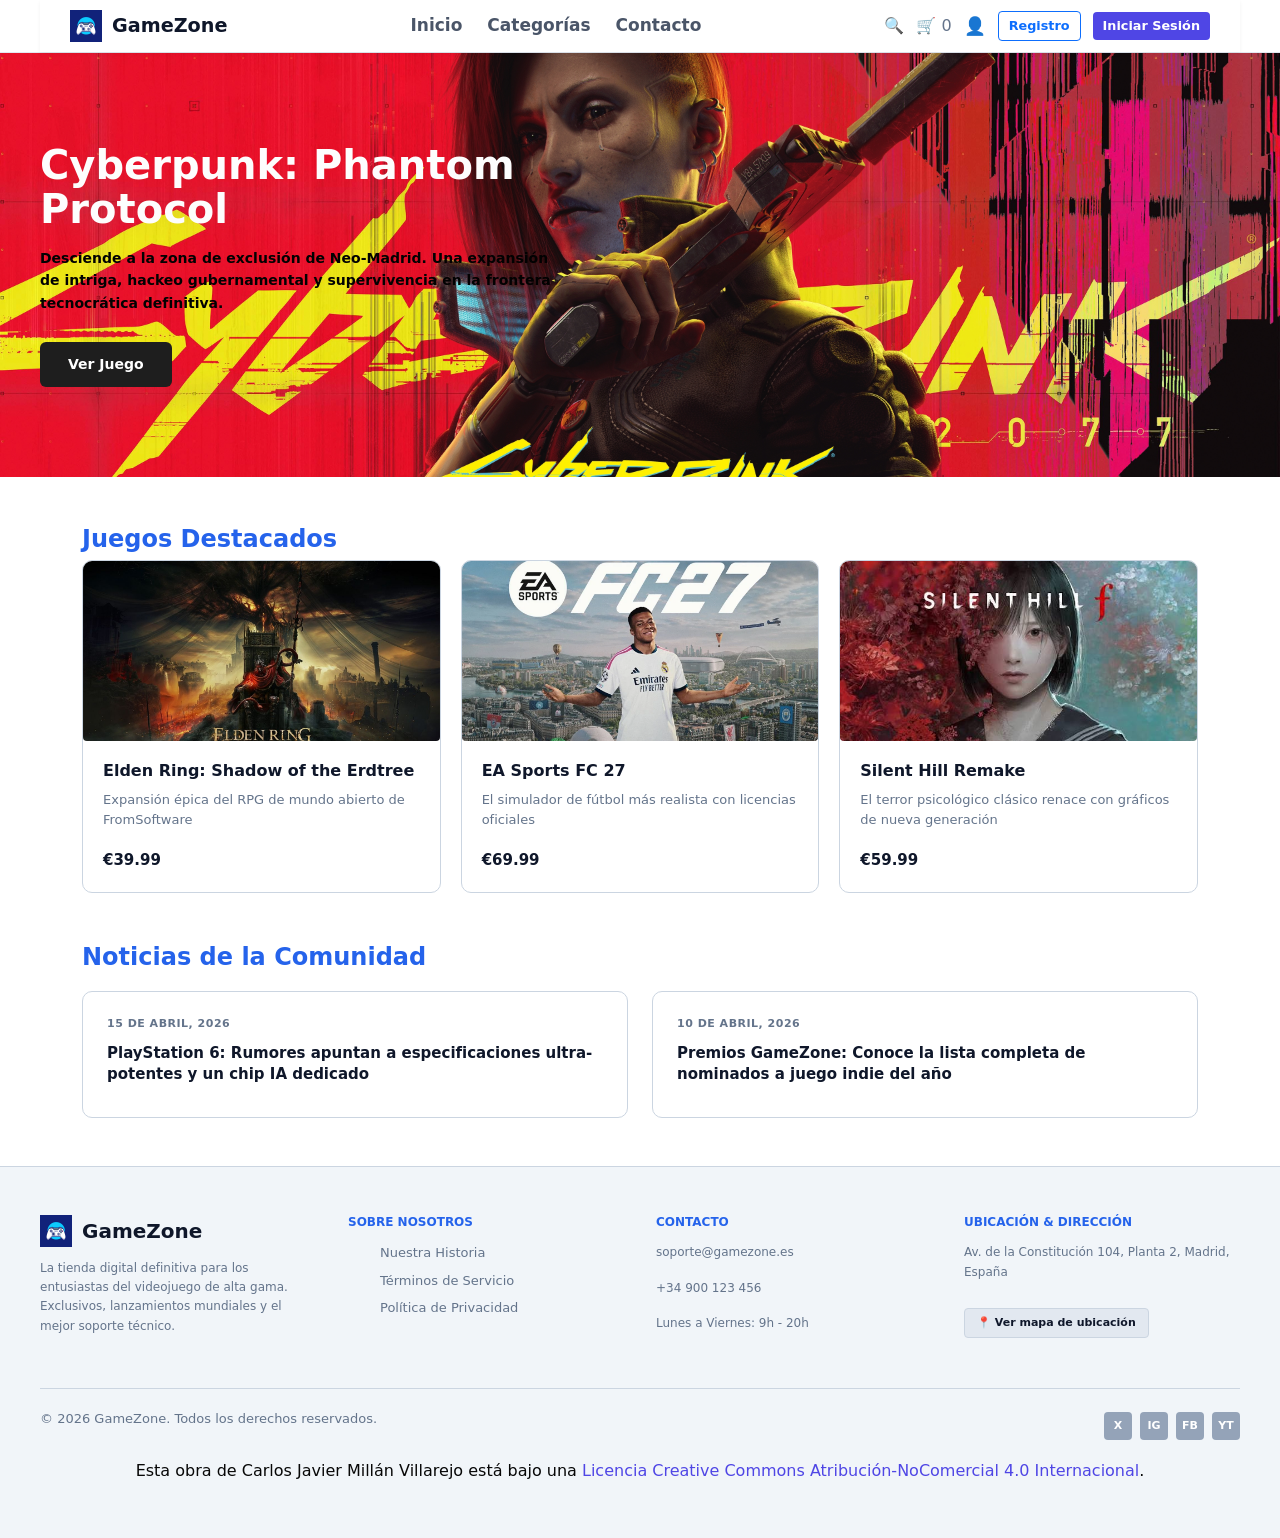
==== index.html @ 26886b24 "Add files via upload" ====
<!DOCTYPE html>
<html lang="es">
<head>
    <meta charset="UTF-8">
    <meta name="viewport" content="width=device-width, initial-scale=1.0">
    <title>GameZone - Inicio</title>
    <link rel="stylesheet" href="styles.css">
    <link href="https://cdn.jsdelivr.net/npm/bootstrap@5.3.0/dist/css/bootstrap.min.css" rel="stylesheet">
    <link rel="icon" type="image/x-icon" href="favicon_io/android-chrome-512x512.png">
</head>
<body>

    <header>
    <nav class="navbar" style="display: flex; justify-content: space-between; align-items: center; padding: 10px 30px; background: #fff; box-shadow: 0 2px 4px rgba(0,0,0,0.05);">
        
        <!-- LOGO A LA IZQUIERDA -->
        <a href="index.html" class="logo" style="text-decoration: none; color: inherit; display: flex; align-items: center; gap: 10px;">
            <img src="favicon_io/android-chrome-512x512.png" alt="Logo GameZone" style="width: 32px; height: 32px; object-fit: contain;">
            <span class="logo-text" style="color: #0f172a; font-weight: bold; font-size: 1.2rem;">GameZone</span>
        </a>

        <!-- ENLACES DE NAVEGACIÓN EN EL CENTRO -->
        <ul class="nav-links" style="list-style: none; display: flex; gap: 25px; margin: 0; padding: 0;">
            <li><a href="index.html" style="text-decoration: none; color: #4a5568; font-weight: 600;">Inicio</a></li>
            <li><a href="categorias.html" style="text-decoration: none; color: #4a5568;">Categorías</a></li>
            <li><a href="contacto.html" style="text-decoration: none; color: #4a5568;">Contacto</a></li>
        </ul>

        <!-- ICONOS Y BOTONES A LA DERECHA -->
        <div class="nav-icons" style="display: flex; align-items: center; gap: 12px;">
            <span style="cursor: pointer;">🔍</span>
            <span style="cursor: pointer;">🛒 0</span>
            <a href="perfil.html" style="text-decoration:none; color:inherit; font-size: 1.1rem;"><span>👤</span></a>
            <a href="registro.html" class="btn btn-outline-primary btn-sm fw-bold" style="padding: 4px 10px; font-size: 0.8rem;">Registro</a>
            <a href="login.html" class="btn btn-sm fw-bold" style="background-color: #4f46e5; color: white; border: none; padding: 4px 10px; font-size: 0.8rem;">Iniciar Sesión</a>
        </div>

    </nav>
</header>

    <main>
        <section class="hero">
            <div class="hero-content">
                <h1>Cyberpunk: Phantom Protocol</h1>
                <p>Desciende a la zona de exclusión de Neo-Madrid. Una expansión de intriga, hackeo gubernamental y supervivencia en la frontera tecnocrática definitiva.</p>
                <a href="#" class="btn-black">Ver Juego</a>
            </div>
        </section>

        <div class="container my-5">
            <h2 class="section-title">Juegos Destacados</h2>
            <div class="grid-tarjetas">
                
                <a href="eldenring.html">
                    <article class="tarjeta">
                        <img src="./img/elden-ring-shadow-of-the-erdtree-pc-juego-steam-europe-cover.jpg" alt="Elden Ring">
                        <div class="tarjeta-body">
                            <h3>Elden Ring: Shadow of the Erdtree</h3>
                            <p>Expansión épica del RPG de mundo abierto de FromSoftware</p>
                            <span class="tarjeta-precio">€39.99</span>
                        </div>
                    </article>
                </a>

                <a href="fifa27.html">
                    <article class="tarjeta">
                        <img src="./img/el-mundo-abierto-de-ea-sports-fc-27-sonaba-espectacular-pero-la-idea.webp" alt="EA Sports FC 27">
                        <div class="tarjeta-body">
                            <h3>EA Sports FC 27</h3>
                            <p>El simulador de fútbol más realista con licencias oficiales</p>
                            <span class="tarjeta-precio">€69.99</span>
                        </div>
                    </article>
                </a>

                <a href="fifa27.html">
                    <article class="tarjeta">
                        <img src="./img/images (1).jpg" alt="Silent Hill Remake">
                        <div class="tarjeta-body">
                            <h3>Silent Hill Remake</h3>
                            <p>El terror psicológico clásico renace con gráficos de nueva generación</p>
                            <span class="tarjeta-precio">€59.99</span>
                        </div>
                    </article>
                </a>

            </div>

            <h2 class="section-title" style="margin-top: 50px;">Noticias de la Comunidad</h2>
            <div class="grid-noticias">
                <div class="noticia-card">
                    <div class="noticia-fecha">15 DE ABRIL, 2026</div>
                    <h4>PlayStation 6: Rumores apuntan a especificaciones ultra-potentes y un chip IA dedicado</h4>
                </div>
                <div class="noticia-card">
                    <div class="noticia-fecha">10 DE ABRIL, 2026</div>
                    <h4>Premios GameZone: Conoce la lista completa de nominados a juego indie del año</h4>
                </div>
            </div>
        </div>
    </main>

    <footer>
        <div class="footer-contenido">
            <div class="footer-col">
                <a href="index.html" class="logo" style="margin-bottom: 12px;">
                    <img src="favicon_io/android-chrome-512x512.png" alt="Logo GameZone" style="width: 32px; height: 32px; object-fit: contain;">
                <span class="logo-text">GameZone</span>
                </a>
                <p>La tienda digital definitiva para los entusiastas del videojuego de alta gama. Exclusivos, lanzamientos mundiales y el mejor soporte técnico.</p>
            </div>
            <div class="footer-col">
                <h4>Sobre Nosotros</h4>
                <ul>
                    <li><a href="#">Nuestra Historia</a></li>
                    <li><a href="#">Términos de Servicio</a></li>
                    <li><a href="#">Política de Privacidad</a></li>
                </ul>
            </div>
            <div class="footer-col">
                <h4>Contacto</h4>
                <p>soporte@gamezone.es</p>
                <p>+34 900 123 456</p>
                <p>Lunes a Viernes: 9h - 20h</p>
            </div>
            <div class="footer-col">
                <h4>Ubicación & Dirección</h4>
                <p>Av. de la Constitución 104, Planta 2, Madrid, España</p>
                <a href="#" class="btn-mapa">📍 Ver mapa de ubicación</a>
            </div>
        </div>
        <div class="footer-copy">
            <p>© 2026 GameZone. Todos los derechos reservados.</p>
            <div class="social-links">
                <a href="#" class="social-btn">X</a>
                <a href="#" class="social-btn">IG</a>
                <a href="#" class="social-btn">FB</a>
                <a href="#" class="social-btn">YT</a>
            </div>
        </div>
        <div class="footer" style="text-align: center; padding: 15px; font-size: 1rem; color: #070707;">
            <p>Esta obra de Carlos Javier Millán Villarejo está bajo una <a rel="license" href="http://creativecommons.org/licenses/by-nc/4.0/" target="_blank" style="color: #4f46e5; text-decoration: none;">Licencia Creative Commons Atribución-NoComercial 4.0 Internacional</a>.</p>
        </div>
    </footer>

</body>
</html>
---- styles.css ----
@import url('https://fonts.googleapis.com/css2?family=Montserrat:wght@400;500;600;700;800&display=swap');

:root {
    --primary-blue: #2563eb;
    --primary-blue-hover: #1d4ed8;
    --text-dark: #0f172a;
    --text-muted: #64748b;
    --bg-light: #f8fafc;
    --card-border: #cbd5e1;
    --btn-black: #1e1e1e;
    --btn-black-hover: #333333;
    --footer-bg: #f1f5f9;
}

* {
    margin: 0;
    padding: 0;
    box-sizing: border-box;
}

body {
    font-family: 'Montserrat', sans-serif;
    background-color: #ffffff;
    color: var(--text-dark);
    display: flex;
    flex-direction: column;
    min-height: 100vh;
    line-height: 1.5;
}

main {
    flex: 1;
}


header {
    background-color: #ffffff;
    border-bottom: 1px solid #e2e8f0;
    position: sticky;
    top: 0;
    z-index: 100;
}

.navbar {
    max-width: 1200px;
    margin: 0 auto;
    padding: 16px 30px;
    display: flex;
    justify-content: space-between;
    align-items: center;
}

.logo {
    font-weight: 800;
    font-size: 20px;
    color: var(--text-dark);
    text-decoration: none;
    display: flex;
    align-items: center;
    gap: 10px;
}

.logo-icon {
    background-color: var(--primary-blue);
    color: #ffffff;
    padding: 4px 8px;
    border-radius: 6px;
    font-size: 14px;
}

.nav-links {
    display: flex;
    list-style: none;
    gap: 32px;
}

.nav-links a {
    text-decoration: none;
    color: #334155;
    font-weight: 600;
    font-size: 17px;
    transition: color 0.2s ease;
}

.nav-links a.active, 
.nav-links a:hover {
    color: var(--primary-blue);
}

.nav-icons {
    display: flex;
    align-items: center;
    gap: 18px;
    color: var(--text-muted);
    font-size: 16px;
}

.nav-icons span {
    cursor: pointer;
    transition: color 0.2s;
}

.nav-icons span:hover {
    color: var(--primary-blue);
}


.hero {
    background:  
                url('./img/cyberpunk-2077-phantom-liberty-pc-gog-com-cover.jpg') center/cover no-repeat;
    color: #ffffff;
    padding: 90px 30px;
    background-position: center 25%; 
    background-size: cover;
    background-repeat: no-repeat;
}

.hero-content {
    max-width: 1200px;
    margin: 0 auto;
}

.hero h1 {
    font-size: 40px;
    font-weight: 800;
    margin-bottom: 16px;
    line-height: 1.1;
    max-width: 600px;
    font-weight: bold;
    color: rgb(253, 253, 253);
}

.hero p {
    max-width: 520px;
    color: #000000;
    font-size: 14px;
    margin-bottom: 28px;
    line-height: 1.6;
    font-weight: bold;
    color: rgb(2, 2, 2);
    
}

.btn-black {
    display: inline-block;
    background-color: var(--btn-black);
    color: #ffffff;
    padding: 12px 28px;
    text-decoration: none;
    border-radius: 6px;
    font-weight: 700;
    font-size: 14px;
    border: none;
    cursor: pointer;
    transition: background-color 0.2s ease, transform 0.1s ease;
}

.btn-black:hover {
    background-color: var(--btn-black-hover);
    transform: translateY(-2px);
}


.container {
    max-width: 1200px;
    margin: 40px auto;
    padding: 0 30px;
    object-position: center 10%;
}

.section-title {
    font-size: 24px;
    font-weight: 800;
    color: var(--primary-blue);
    margin-bottom: 6px;
}

.section-subtitle {
    color: var(--text-muted);
    font-size: 14px;
    margin-bottom: 28px;
}

.grid-tarjetas {
    display: flex;
    gap: 24px;
    justify-content: space-between;
    object-position: center 10%;
}

.tarjeta {
    background: #ffffff;
    border: 1px solid var(--card-border);
    border-radius: 10px;
    width: 32%;
    overflow: hidden;
    display: flex;
    flex-direction: column;
    transition: transform 0.2s ease, box-shadow 0.2s ease;
    object-position: center 10%;
}

.tarjeta:hover {
    transform: translateY(-4px);
    box-shadow: 0 10px 20px rgba(0, 0, 0, 0.06);
}

.tarjeta img {
    width: 100%;
    height: 180px; 
    object-fit: cover;
    object-position: center 14%; 
    border-radius: 4px;
}

.tarjeta-body {
    padding: 20px;
    display: flex;
    flex-direction: column;
    flex-grow: 1;
}

.tarjeta-body h3 {
    font-size: 16px;
    font-weight: 700;
    margin-bottom: 10px;
    color: var(--text-dark);
}

.tarjeta-body p {
    color: var(--text-muted);
    font-size: 13px;
    margin-bottom: 20px;
    line-height: 1.5;
    flex-grow: 1;
}

.tarjeta-precio {
    font-weight: 800;
    font-size: 15px;
    color: var(--text-dark);
}


.grid-noticias {
    display: flex;
    gap: 24px;
    margin-top: 20px;
    margin-bottom: 40px;
}

.noticia-card {
    background: #ffffff;
    border: 1px solid var(--card-border);
    border-radius: 10px;
    padding: 24px;
    width: 50%;
    transition: border-color 0.2s ease;
}

.noticia-card:hover {
    border-color: var(--primary-blue);
}

.noticia-fecha {
    font-size: 11px;
    font-weight: 800;
    color: var(--text-muted);
    margin-bottom: 10px;
    letter-spacing: 0.5px;
}

.noticia-card h4 {
    font-size: 15px;
    font-weight: 700;
    color: var(--text-dark);
    line-height: 1.4;
}


.grid-categorias {
    display: flex;
    flex-wrap: wrap;
    gap: 24px;
}

.categoria-item {
    position: relative;
    width: calc(50% - 12px);
    height: 220px;
    border-radius: 10px;
    overflow: hidden;
    border: 1px solid var(--card-border);
}

.categoria-item img {
    width: 100%;
    height: 100%;
    object-fit: cover;
    transition: transform 0.3s ease;
    object-position: center 30%; 
}

.categoria-item:hover img {
    transform: scale(1.05);
}

.categoria-overlay {
    position: absolute;
    inset: 0;
    background: linear-gradient(to top, rgba(0, 0, 0, 0.75) 0%, rgba(0, 0, 0, 0.1) 60%);
    display: flex;
    align-items: flex-end;
    padding: 24px;
}

.categoria-overlay h3 {
    color: #ffffff;
    font-size: 22px;
    font-weight: 800;
}


.contact-wrapper {
    background-color: var(--bg-light);
    padding: 40px 0;
    flex: 1;
}

.caja-formulario {
    background: #ffffff;
    border: 1px solid var(--card-border);
    border-radius: 10px;
    padding: 36px;
    max-width: 800px;
    margin: 0 auto;
    box-shadow: 0 4px 12px rgba(0, 0, 0, 0.03);
}

.caja-formulario h3 {
    font-size: 18px;
    font-weight: 800;
    margin-bottom: 24px;
}

.form-group {
    margin-bottom: 20px;
}

.form-group label {
    display: block;
    font-size: 12px;
    font-weight: 700;
    margin-bottom: 8px;
    color: var(--text-dark);
}

.form-group input, 
.form-group textarea {
    width: 100%;
    padding: 12px 14px;
    border: 1px solid var(--card-border);
    border-radius: 6px;
    font-family: inherit;
    font-size: 14px;
    outline: none;
    transition: border-color 0.2s;
}

.form-group input:focus, 
.form-group textarea:focus {
    border-color: var(--primary-blue);
}


.caja-perfil {
    background: #ffffff;
    border: 1px solid var(--card-border);
    border-radius: 10px;
    padding: 36px;
    max-width: 900px;
}

.profile-field-label {
    font-size: 11px;
    font-weight: 800;
    color: var(--text-muted);
    text-transform: uppercase;
    margin-bottom: 4px;
}

.profile-field-value {
    font-size: 14px;
    font-weight: 700;
    color: var(--text-dark);
}

.grid-perfil {
    display: flex;
    flex-wrap: wrap;
    gap: 32px;
    margin-top: 24px;
    margin-bottom: 32px;
}

.perfil-col {
    width: 45%;
}


footer {
    background-color: var(--footer-bg);
    border-top: 1px solid var(--card-border);
    padding: 48px 30px 24px 30px;
    font-size: 13px;
    color: var(--text-muted);
    margin-top: auto;
}

.footer-contenido {
    max-width: 1200px;
    margin: 0 auto;
    display: flex;
    justify-content: space-between;
    gap: 32px;
    margin-bottom: 36px;
}

.footer-col {
    flex: 1;
}

.footer-col p {
    font-size: 12px;
    line-height: 1.6;
    margin-top: 8px;
}

.footer-col h4 {
    color: var(--primary-blue);
    font-size: 12px;
    font-weight: 800;
    text-transform: uppercase;
    margin-bottom: 14px;
}

.footer-col ul {
    list-style: none;
}

.footer-col ul li {
    margin-bottom: 8px;
}

.footer-col ul li a {
    text-decoration: none;
    color: var(--text-muted);
    transition: color 0.2s;
}

.footer-col ul li a:hover {
    color: var(--primary-blue);
}

.btn-mapa {
    display: inline-block;
    background-color: #e2e8f0;
    color: var(--text-dark);
    padding: 6px 12px;
    border-radius: 4px;
    text-decoration: none;
    font-size: 11px;
    font-weight: 700;
    margin-top: 10px;
    border: 1px solid #cbd5e1;
}

.footer-copy {
    max-width: 1200px;
    margin: 0 auto;
    padding-top: 20px;
    border-top: 1px solid var(--card-border);
    display: flex;
    justify-content: space-between;
    align-items: center;
}

.social-links {
    display: flex;
    gap: 8px;
}

.social-btn {
    width: 28px;
    height: 28px;
    background-color: #94a3b8;
    color: #ffffff;
    border-radius: 4px;
    display: flex;
    align-items: center;
    justify-content: center;
    text-decoration: none;
    font-size: 11px;
    font-weight: 700;
    transition: background-color 0.2s;
}

.social-btn:hover {
    background-color: var(--primary-blue);
}

.tarjeta-link {
    text-decoration: none;
    color: inherit;
    display: block;
    height: 100%;
}

.grid-tarjetas {
    display: grid;
    grid-template-columns: repeat(3, 1fr);
    gap: 20px;
}

.grid-tarjetas > a {
    text-decoration: none;
    color: inherit;
    display: block;
    width: 100%;
}

.grid-tarjetas > a .tarjeta {
    width: 100%;
    height: 100%;
}

/* Opcional: un pequeño efecto visual al pasar el ratón por encima de la tarjeta */
.grid-tarjetas > a:hover .tarjeta {
    transform: translateY(-4px);
    box-shadow: 0 10px 20px rgba(0,0,0,0.1);
}
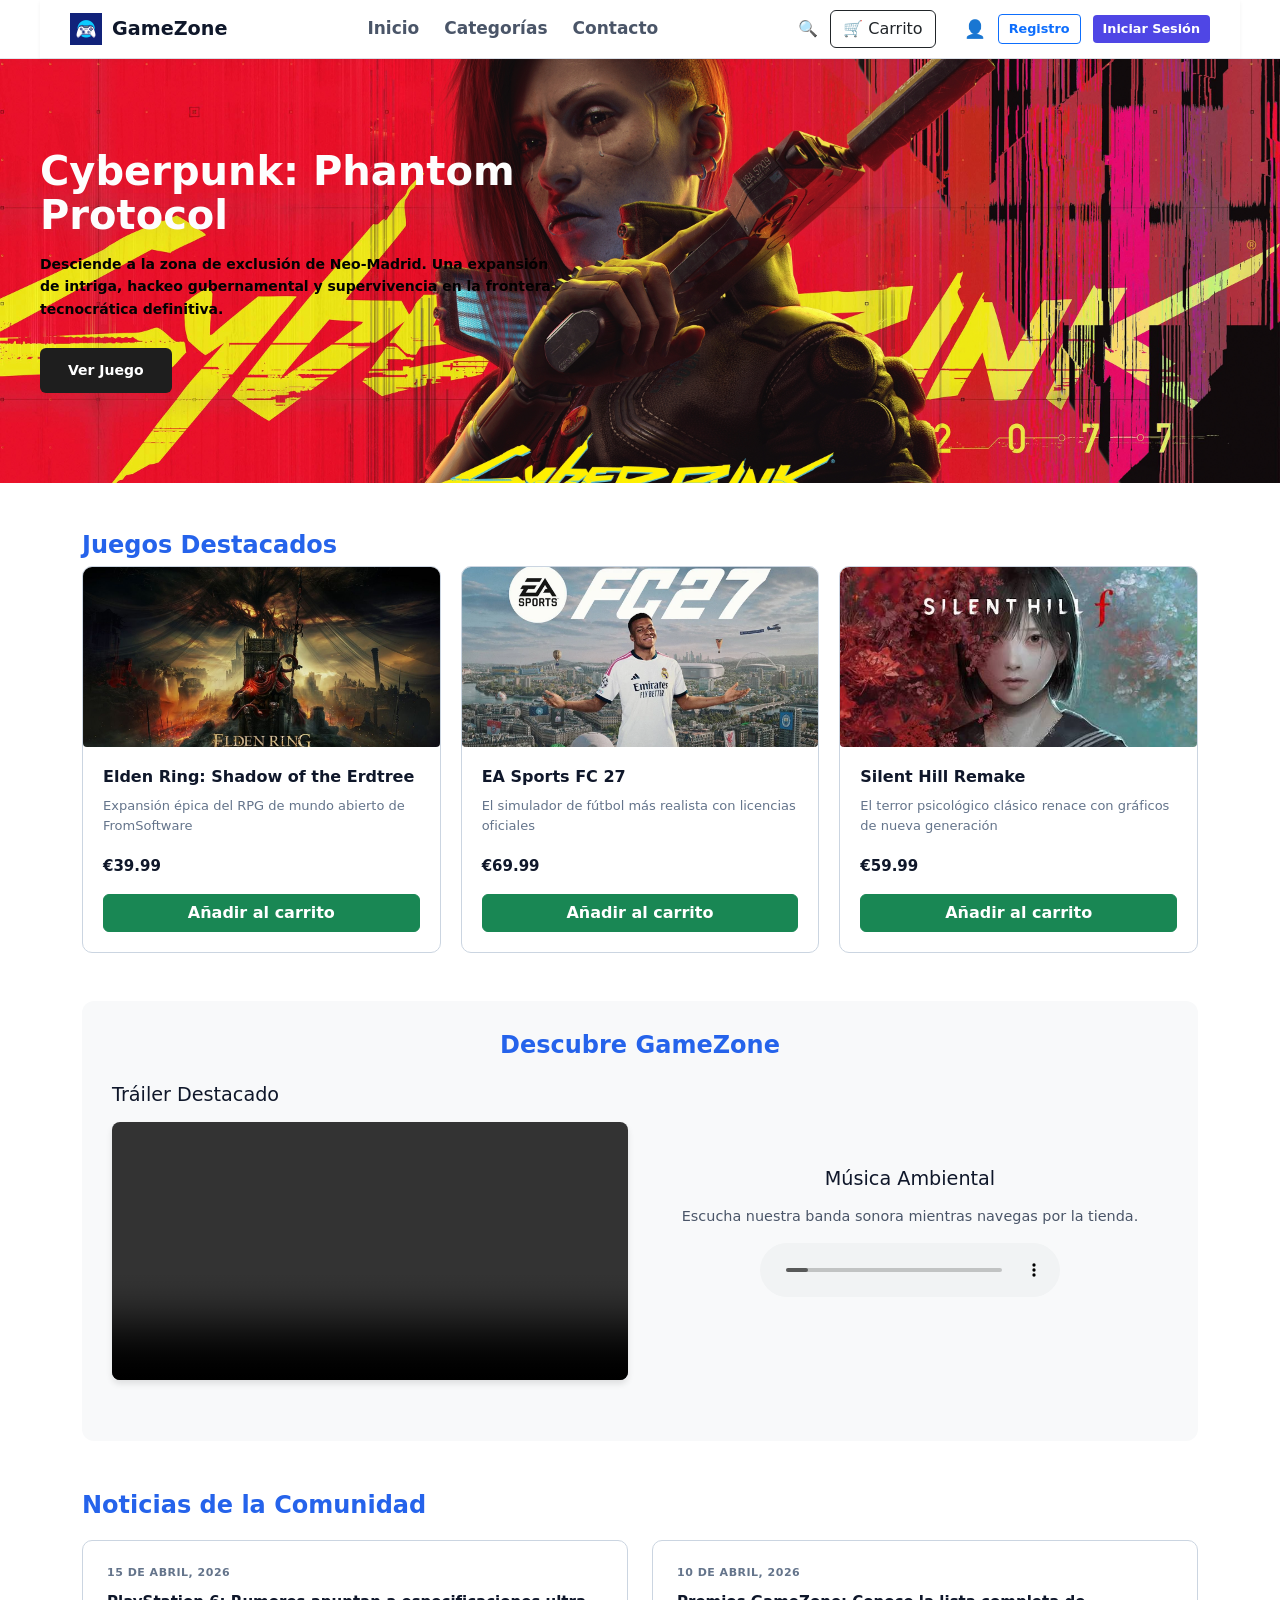
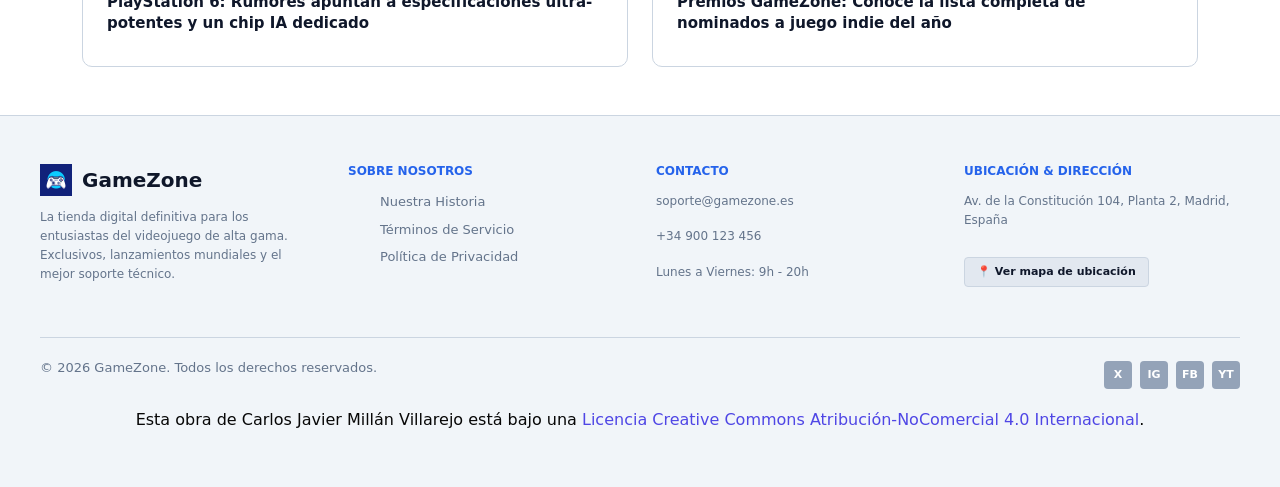
==== commit a42bcba9: "Add files via upload" ====
--- a/index.html
+++ b/index.html
@@ -1,5 +1,6 @@
 <!DOCTYPE html>
 <html lang="es">
+
 <head>
     <meta charset="UTF-8">
     <meta name="viewport" content="width=device-width, initial-scale=1.0">
@@ -8,41 +9,56 @@
     <link href="https://cdn.jsdelivr.net/npm/bootstrap@5.3.0/dist/css/bootstrap.min.css" rel="stylesheet">
     <link rel="icon" type="image/x-icon" href="favicon_io/android-chrome-512x512.png">
 </head>
+
 <body>
 
     <header>
-    <nav class="navbar" style="display: flex; justify-content: space-between; align-items: center; padding: 10px 30px; background: #fff; box-shadow: 0 2px 4px rgba(0,0,0,0.05);">
-        
-        <!-- LOGO A LA IZQUIERDA -->
-        <a href="index.html" class="logo" style="text-decoration: none; color: inherit; display: flex; align-items: center; gap: 10px;">
-            <img src="favicon_io/android-chrome-512x512.png" alt="Logo GameZone" style="width: 32px; height: 32px; object-fit: contain;">
-            <span class="logo-text" style="color: #0f172a; font-weight: bold; font-size: 1.2rem;">GameZone</span>
-        </a>
-
-        <!-- ENLACES DE NAVEGACIÓN EN EL CENTRO -->
-        <ul class="nav-links" style="list-style: none; display: flex; gap: 25px; margin: 0; padding: 0;">
-            <li><a href="index.html" style="text-decoration: none; color: #4a5568; font-weight: 600;">Inicio</a></li>
-            <li><a href="categorias.html" style="text-decoration: none; color: #4a5568;">Categorías</a></li>
-            <li><a href="contacto.html" style="text-decoration: none; color: #4a5568;">Contacto</a></li>
-        </ul>
-
-        <!-- ICONOS Y BOTONES A LA DERECHA -->
-        <div class="nav-icons" style="display: flex; align-items: center; gap: 12px;">
-            <span style="cursor: pointer;">🔍</span>
-            <span style="cursor: pointer;">🛒 0</span>
-            <a href="perfil.html" style="text-decoration:none; color:inherit; font-size: 1.1rem;"><span>👤</span></a>
-            <a href="registro.html" class="btn btn-outline-primary btn-sm fw-bold" style="padding: 4px 10px; font-size: 0.8rem;">Registro</a>
-            <a href="login.html" class="btn btn-sm fw-bold" style="background-color: #4f46e5; color: white; border: none; padding: 4px 10px; font-size: 0.8rem;">Iniciar Sesión</a>
-        </div>
-
-    </nav>
-</header>
+        <nav class="navbar"
+            style="display: flex; justify-content: space-between; align-items: center; padding: 10px 30px; background: #fff; box-shadow: 0 2px 4px rgba(0,0,0,0.05);">
+
+            <!-- LOGO A LA IZQUIERDA -->
+            <a href="index.html" class="logo"
+                style="text-decoration: none; color: inherit; display: flex; align-items: center; gap: 10px;">
+                <img src="favicon_io/android-chrome-512x512.png" alt="Logo GameZone"
+                    style="width: 32px; height: 32px; object-fit: contain;">
+                <span class="logo-text" style="color: #0f172a; font-weight: bold; font-size: 1.2rem;">GameZone</span>
+            </a>
+
+            <!-- ENLACES DE NAVEGACIÓN EN EL CENTRO -->
+            <ul class="nav-links" style="list-style: none; display: flex; gap: 25px; margin: 0; padding: 0;">
+                <li><a href="index.html" style="text-decoration: none; color: #4a5568; font-weight: 600;">Inicio</a>
+                </li>
+                <li><a href="categorias.html" style="text-decoration: none; color: #4a5568;">Categorías</a></li>
+                <li><a href="contacto.html" style="text-decoration: none; color: #4a5568;">Contacto</a></li>
+            </ul>
+
+            <!-- ICONOS Y BOTONES A LA DERECHA -->
+            <div class="nav-icons" style="display: flex; align-items: center; gap: 12px;">
+                <span style="cursor: pointer;">🔍</span>
+                <button class="btn btn-outline-dark position-relative me-3" id="btn-carrito" data-bs-toggle="modal"
+                    data-bs-target="#modalCarrito">
+                    🛒 Carrito
+                    <span class="position-absolute top-0 start-100 translate-middle badge rounded-pill bg-danger"
+                        id="contador-carrito">0</span>
+                </button>
+                <a href="perfil.html"
+                    style="text-decoration:none; color:inherit; font-size: 1.1rem;"><span>👤</span></a>
+                <a href="registro.html" class="btn btn-outline-primary btn-sm fw-bold"
+                    style="padding: 4px 10px; font-size: 0.8rem;">Registro</a>
+                <a href="login.html" class="btn btn-sm fw-bold"
+                    style="background-color: #4f46e5; color: white; border: none; padding: 4px 10px; font-size: 0.8rem;">Iniciar
+                    Sesión</a>
+            </div>
+
+        </nav>
+    </header>
 
     <main>
         <section class="hero">
             <div class="hero-content">
                 <h1>Cyberpunk: Phantom Protocol</h1>
-                <p>Desciende a la zona de exclusión de Neo-Madrid. Una expansión de intriga, hackeo gubernamental y supervivencia en la frontera tecnocrática definitiva.</p>
+                <p>Desciende a la zona de exclusión de Neo-Madrid. Una expansión de intriga, hackeo gubernamental y
+                    supervivencia en la frontera tecnocrática definitiva.</p>
                 <a href="#" class="btn-black">Ver Juego</a>
             </div>
         </section>
@@ -50,41 +66,78 @@
         <div class="container my-5">
             <h2 class="section-title">Juegos Destacados</h2>
             <div class="grid-tarjetas">
-                
-                <a href="eldenring.html">
+
+                <a href="eldenring.html" style="text-decoration: none; color: inherit;">
                     <article class="tarjeta">
-                        <img src="./img/elden-ring-shadow-of-the-erdtree-pc-juego-steam-europe-cover.jpg" alt="Elden Ring">
+                        <img src="./img/elden-ring-shadow-of-the-erdtree-pc-juego-steam-europe-cover.jpg"
+                            alt="Elden Ring">
                         <div class="tarjeta-body">
                             <h3>Elden Ring: Shadow of the Erdtree</h3>
                             <p>Expansión épica del RPG de mundo abierto de FromSoftware</p>
-                            <span class="tarjeta-precio">€39.99</span>
+                            <span class="tarjeta-precio d-block mb-3">€39.99</span>
+                            <!-- Botón con preventDefault para evitar que te saque de la página al añadir al carrito -->
+                            <button class="btn btn-success w-100 fw-bold" onclick="event.preventDefault(); agregarAlCarrito('Elden Ring: Shadow of the Erdtree', 39.99);">Añadir al carrito</button>
                         </div>
                     </article>
                 </a>
 
-                <a href="fifa27.html">
+                <a href="fifa27.html" style="text-decoration: none; color: inherit;">
                     <article class="tarjeta">
-                        <img src="./img/el-mundo-abierto-de-ea-sports-fc-27-sonaba-espectacular-pero-la-idea.webp" alt="EA Sports FC 27">
+                        <img src="./img/el-mundo-abierto-de-ea-sports-fc-27-sonaba-espectacular-pero-la-idea.webp"
+                            alt="EA Sports FC 27">
                         <div class="tarjeta-body">
                             <h3>EA Sports FC 27</h3>
                             <p>El simulador de fútbol más realista con licencias oficiales</p>
-                            <span class="tarjeta-precio">€69.99</span>
+                            <span class="tarjeta-precio d-block mb-3">€69.99</span>
+                            <button class="btn btn-success w-100 fw-bold" onclick="event.preventDefault(); agregarAlCarrito('EA Sports FC 27', 69.99);">Añadir al carrito</button>
                         </div>
                     </article>
                 </a>
 
-                <a href="fifa27.html">
+                <a href="fifa27.html" style="text-decoration: none; color: inherit;">
                     <article class="tarjeta">
                         <img src="./img/images (1).jpg" alt="Silent Hill Remake">
                         <div class="tarjeta-body">
                             <h3>Silent Hill Remake</h3>
                             <p>El terror psicológico clásico renace con gráficos de nueva generación</p>
-                            <span class="tarjeta-precio">€59.99</span>
+                            <span class="tarjeta-precio d-block mb-3">€59.99</span>
+                            <button class="btn btn-success w-100 fw-bold" onclick="event.preventDefault(); agregarAlCarrito('Silent Hill Remake', 59.99);">Añadir al carrito</button>
                         </div>
                     </article>
                 </a>
 
             </div>
+
+            <!-- SECCIÓN MULTIMEDIA -->
+            <section class="container my-5" style="background: #f8f9fa; padding: 30px; border-radius: 12px;">
+                <h2 class="section-title text-center mb-4">Descubre GameZone</h2>
+
+                <div class="row align-items-center">
+                    <!-- Vídeo de presentación -->
+                    <div class="col-md-6 mb-4">
+                        <h4 class="mb-3" style="font-size: 1.2rem; color: #0f172a;">Tráiler Destacado</h4>
+                        <video controls width="100%" style="border-radius: 8px; box-shadow: 0 4px 6px rgba(0,0,0,0.1);">
+                            <!-- Asegúrate de tener un vídeo en la carpeta img o video -->
+                            <source src="./video/videoplayback.mp4" type="video/mp4">
+                            Tu navegador no soporta la etiqueta de vídeo.
+                        </video>
+                    </div>
+
+                    <!-- Audio ambiental -->
+                    <div class="col-md-6 mb-4 text-center">
+                        <h4 class="mb-3" style="font-size: 1.2rem; color: #0f172a;">Música Ambiental</h4>
+                        <p style="color: #4a5568; font-size: 0.9rem;">Escucha nuestra banda sonora mientras navegas por
+                            la tienda.</p>
+                        <audio controls style="width: 100%; max-width: 300px;">
+                            <!-- Asegúrate de tener un audio en la carpeta img o audio -->
+                            <source
+                                src="./audio/Bear McCreary - God of War (Main Theme)  God of War (PlayStation Soundtrack) - SonySoundtracksVEVO.mp3"
+                                type="audio/mpeg">
+                            Tu navegador no soporta la etiqueta de audio.
+                        </audio>
+                    </div>
+                </div>
+            </section>
 
             <h2 class="section-title" style="margin-top: 50px;">Noticias de la Comunidad</h2>
             <div class="grid-noticias">
@@ -104,10 +157,12 @@
         <div class="footer-contenido">
             <div class="footer-col">
                 <a href="index.html" class="logo" style="margin-bottom: 12px;">
-                    <img src="favicon_io/android-chrome-512x512.png" alt="Logo GameZone" style="width: 32px; height: 32px; object-fit: contain;">
-                <span class="logo-text">GameZone</span>
+                    <img src="favicon_io/android-chrome-512x512.png" alt="Logo GameZone"
+                        style="width: 32px; height: 32px; object-fit: contain;">
+                    <span class="logo-text">GameZone</span>
                 </a>
-                <p>La tienda digital definitiva para los entusiastas del videojuego de alta gama. Exclusivos, lanzamientos mundiales y el mejor soporte técnico.</p>
+                <p>La tienda digital definitiva para los entusiastas del videojuego de alta gama. Exclusivos,
+                    lanzamientos mundiales y el mejor soporte técnico.</p>
             </div>
             <div class="footer-col">
                 <h4>Sobre Nosotros</h4>
@@ -139,9 +194,125 @@
             </div>
         </div>
         <div class="footer" style="text-align: center; padding: 15px; font-size: 1rem; color: #070707;">
-            <p>Esta obra de Carlos Javier Millán Villarejo está bajo una <a rel="license" href="http://creativecommons.org/licenses/by-nc/4.0/" target="_blank" style="color: #4f46e5; text-decoration: none;">Licencia Creative Commons Atribución-NoComercial 4.0 Internacional</a>.</p>
+            <p>Esta obra de Carlos Javier Millán Villarejo está bajo una <a rel="license"
+                    href="http://creativecommons.org/licenses/by-nc/4.0/" target="_blank"
+                    style="color: #4f46e5; text-decoration: none;">Licencia Creative Commons Atribución-NoComercial 4.0
+                    Internacional</a>.</p>
         </div>
     </footer>
 
+
+    <!-- Modal del Carrito -->
+<div class="modal fade" id="modalCarrito" tabindex="-1" aria-labelledby="modalCarritoLabel" aria-hidden="true">
+  <div class="modal-dialog">
+    <div class="modal-content">
+      <div class="modal-header">
+        <h5 class="modal-title" id="modalCarritoLabel">Tu Carrito de Compras</h5>
+        <button type="button" class="btn-close" data-bs-dismiss="modal" aria-label="Close"></button>
+      </div>
+      <div class="modal-body">
+        <ul id="lista-carrito" class="list-group mb-3">
+          <!-- Los productos se añadirán aquí dinámicamente -->
+        </ul>
+        <div class="d-flex justify-content-between align-items-center">
+            <strong>Total:</strong>
+            <span id="total-carrito">€0.00</span>
+        </div>
+      </div>
+      <div class="modal-footer">
+        <button type="button" class="btn btn-secondary" data-bs-dismiss="modal">Seguir Comprando</button>
+        <button type="button" class="btn btn-primary" id="btn-finalizar-compra" data-bs-toggle="modal" data-bs-target="#modalConfirmacion" disabled>Finalizar Compra</button>
+      </div>
+    </div>
+  </div>
+</div>
+
+<!-- Modal de Confirmación de Compra -->
+<div class="modal fade" id="modalConfirmacion" tabindex="-1" aria-labelledby="modalConfirmacionLabel" aria-hidden="true">
+  <div class="modal-dialog modal-dialog-centered">
+    <div class="modal-content">
+      <div class="modal-header bg-success text-white">
+        <h5 class="modal-title" id="modalConfirmacionLabel">¡Compra Realizada!</h5>
+        <button type="button" class="btn-close btn-close-white" data-bs-dismiss="modal" aria-label="Close"></button>
+      </div>
+      <div class="modal-body text-center">
+        <p class="fs-5 mt-3">✅ Tu compra se ha procesado con éxito.</p>
+        <p class="text-muted">Recibirás un correo de confirmación en breve.</p>
+      </div>
+      <div class="modal-footer">
+        <button type="button" class="btn btn-success" data-bs-dismiss="modal">Cerrar</button>
+      </div>
+    </div>
+  </div>
+</div>
+
+<script src="https://cdn.jsdelivr.net/npm/bootstrap@5.3.0/dist/js/bootstrap.bundle.min.js"></script>
+
+<script>
+    // 1. Cargar el carrito desde la memoria del navegador (si no hay nada, crea uno vacío)
+    let carrito = JSON.parse(localStorage.getItem('carritoGameZone')) || [];
+
+    function agregarAlCarrito(nombre, precio) {
+        carrito.push({ nombre, precio });
+        actualizarCarrito();
+    }
+
+    function actualizarCarrito() {
+        const listaCarrito = document.getElementById('lista-carrito');
+        const contadorCarrito = document.getElementById('contador-carrito');
+        const totalCarrito = document.getElementById('total-carrito');
+        const btnFinalizar = document.getElementById('btn-finalizar-compra');
+        
+        listaCarrito.innerHTML = '';
+        let total = 0;
+
+        carrito.forEach((producto, index) => {
+            const li = document.createElement('li');
+            li.className = 'list-group-item d-flex justify-content-between align-items-center lh-sm';
+            li.innerHTML = `
+                <div>
+                    <h6 class="my-0">${producto.nombre}</h6>
+                </div>
+                <div>
+                    <span class="text-muted me-3">€${producto.precio.toFixed(2)}</span>
+                    <button class="btn btn-sm btn-outline-danger" style="border:none;" onclick="eliminarDelCarrito(${index})">🗑️</button>
+                </div>
+            `;
+            listaCarrito.appendChild(li);
+            total += producto.precio;
+        });
+
+        if (carrito.length > 0) {
+            contadorCarrito.style.display = 'inline-block';
+            contadorCarrito.innerText = carrito.length;
+            btnFinalizar.disabled = false;
+        } else {
+            contadorCarrito.style.display = 'none';
+            btnFinalizar.disabled = true;
+        }
+        
+        totalCarrito.innerText = `€${total.toFixed(2)}`;
+
+        // 2. Guardar el carrito actualizado en la memoria del navegador
+        localStorage.setItem('carritoGameZone', JSON.stringify(carrito));
+    }
+
+    function eliminarDelCarrito(index) {
+        carrito.splice(index, 1);
+        actualizarCarrito();
+    }
+
+    document.getElementById('btn-finalizar-compra').addEventListener('click', () => {
+        if(carrito.length > 0) {
+            carrito = [];
+            actualizarCarrito();
+        }
+    });
+
+    // 3. Ejecutar la función nada más cargar la página para mostrar lo que ya estaba guardado
+    actualizarCarrito();
+</script>
+
 </body>
+
 </html>
--- a/styles.css
+++ b/styles.css
@@ -19,6 +19,16 @@
     box-sizing: border-box;
 }
 
+/* Evitar desbordamiento horizontal y espacios blancos a la derecha */
+html, body {
+    max-width: 100%;
+    overflow-x: hidden;
+}
+
+* {
+    box-sizing: border-box;
+}
+
 body {
     font-family: 'Montserrat', sans-serif;
     background-color: #ffffff;
@@ -539,4 +549,82 @@
 .grid-tarjetas > a:hover .tarjeta {
     transform: translateY(-4px);
     box-shadow: 0 10px 20px rgba(0,0,0,0.1);
+}
+
+
+
+
+@media (max-width: 768px) {
+  
+    .navbar {
+        flex-direction: column;
+        gap: 15px;
+        padding: 15px !important;
+    }
+    
+    .nav-links {
+        list-style: none;
+        display: flex;
+        flex-wrap: wrap;
+        justify-content: center;
+        gap: 15px;
+        margin: 0;
+        padding: 0;
+    }
+
+    .nav-icons {
+        display: flex;
+        flex-wrap: wrap;
+        justify-content: center;
+        align-items: center;
+        gap: 12px;
+        width: 100%;
+    }
+
+    .nav-icons .btn {
+        width: 100%;
+        text-align: center;
+        margin-top: 5px;
+    }
+
+    .hero {
+        padding: 40px 10px;
+        background-position: center;
+    }
+    
+    .hero-content {
+        text-align: center;
+        background-color: rgba(0, 0, 0, 0.75);
+        padding: 25px 15px;
+        border-radius: 12px;
+        width: 92%; 
+        margin: 0 auto;
+    }
+    
+    .hero-content h1, 
+    .hero-content p {
+        color: #ffffff !important;
+    }
+
+    .grid-tarjetas {
+        grid-template-columns: 1fr !important;
+        gap: 20px;
+    }
+
+    .footer-contenido {
+        display: flex;
+        flex-direction: column;
+        gap: 30px;
+        padding: 20px 15px;
+    }
+    
+    .footer-col {
+        width: 100%;
+        text-align: center;
+    }
+    
+    .social-links {
+        justify-content: center;
+        margin-top: 15px;
+    }
 }
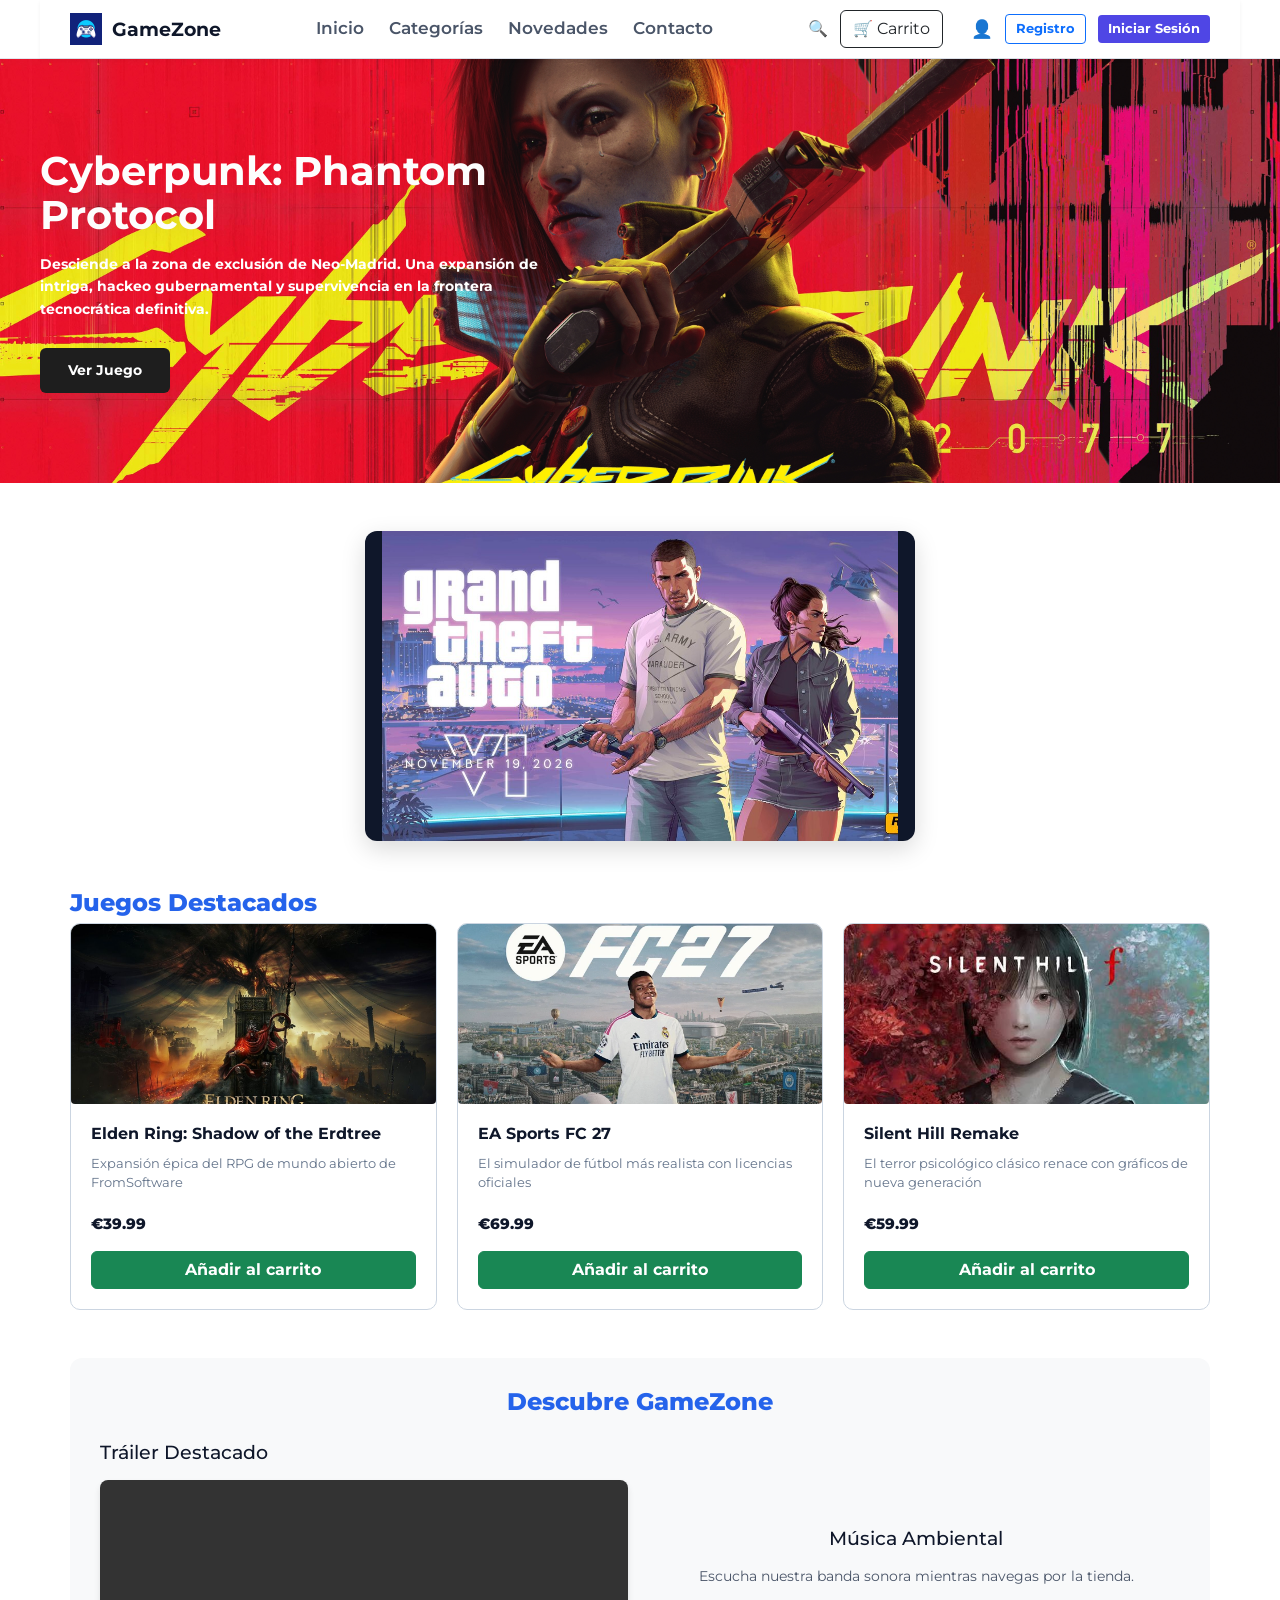
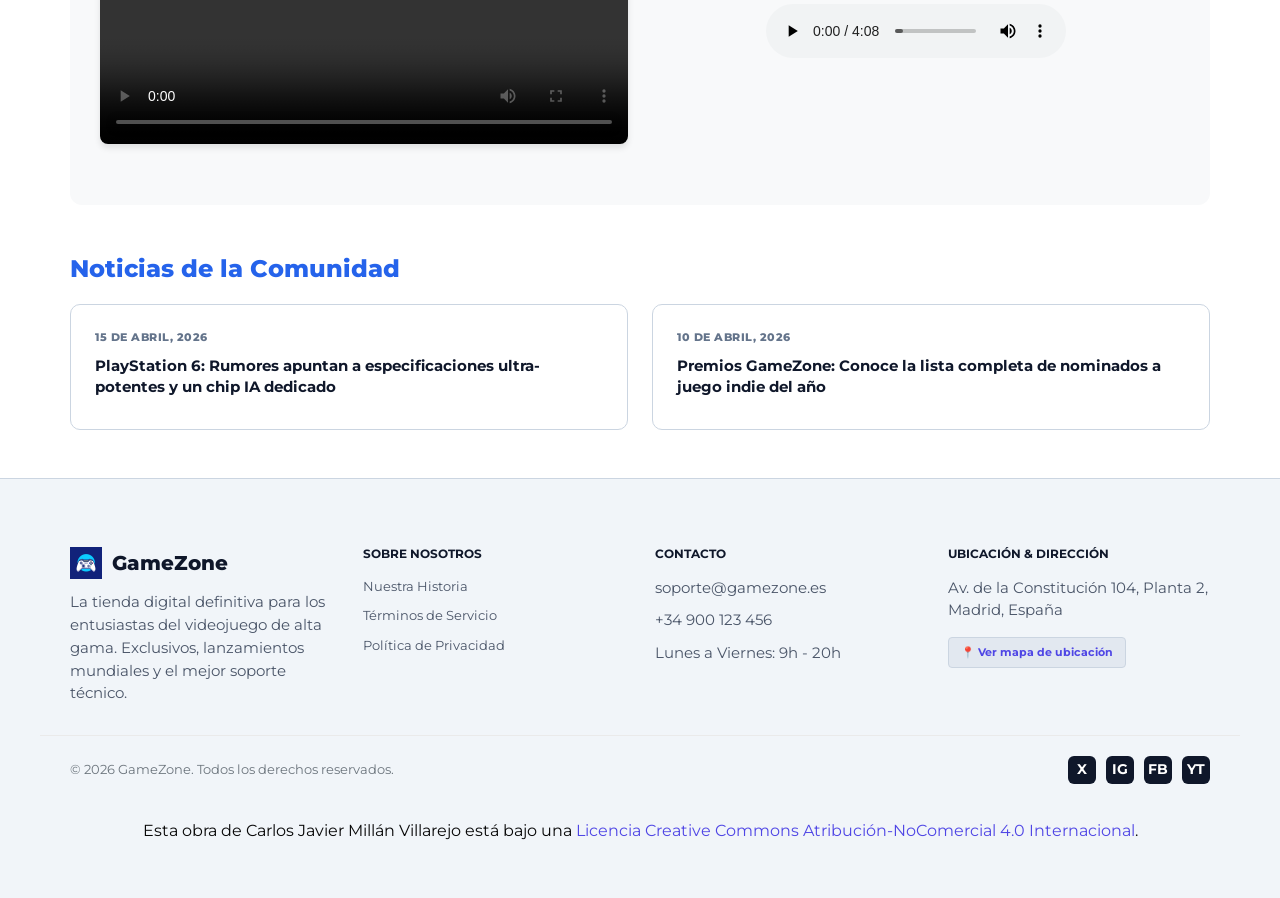
==== commit 348fe060: "Add files via upload" ====
--- a/index.html
+++ b/index.html
@@ -5,8 +5,8 @@
     <meta charset="UTF-8">
     <meta name="viewport" content="width=device-width, initial-scale=1.0">
     <title>GameZone - Inicio</title>
-    <link rel="stylesheet" href="styles.css">
-    <link href="https://cdn.jsdelivr.net/npm/bootstrap@5.3.0/dist/css/bootstrap.min.css" rel="stylesheet">
+    <!-- Ruta actualizada a tu nuevo CSS compilado -->
+    <link rel="stylesheet" href="scss/styles.css">
     <link rel="icon" type="image/x-icon" href="favicon_io/android-chrome-512x512.png">
 </head>
 
@@ -29,6 +29,7 @@
                 <li><a href="index.html" style="text-decoration: none; color: #4a5568; font-weight: 600;">Inicio</a>
                 </li>
                 <li><a href="categorias.html" style="text-decoration: none; color: #4a5568;">Categorías</a></li>
+                <li><a href="novedades.html" style="text-decoration: none; color: #4a5568;">Novedades</a></li>
                 <li><a href="contacto.html" style="text-decoration: none; color: #4a5568;">Contacto</a></li>
             </ul>
 
@@ -63,6 +64,16 @@
             </div>
         </section>
 
+        <!-- SLIDER DE IMÁGENES CSS -->
+        <section class="slider-container">
+            <div class="slider-wrapper">
+                <!-- Sustituye los src por imágenes reales que tengas en tu carpeta img -->
+                <img src=".//img/GTA6-SLIDER.jpg" alt="Slider 1">
+                <img src="./img/dragonball-slider.jpg" alt="Slider 2">
+                <img src="./img//forza-slider.jpg" alt="Slider 3">
+            </div>
+        </section>
+
         <div class="container my-5">
             <h2 class="section-title">Juegos Destacados</h2>
             <div class="grid-tarjetas">
@@ -216,12 +227,12 @@
         </ul>
         <div class="d-flex justify-content-between align-items-center">
             <strong>Total:</strong>
-            <span id="total-carrito">€0.00</span>
+            <span id="total-carrito" class="fs-5 fw-bold text-primary">€0.00</span>
         </div>
       </div>
       <div class="modal-footer">
         <button type="button" class="btn btn-secondary" data-bs-dismiss="modal">Seguir Comprando</button>
-        <button type="button" class="btn btn-primary" id="btn-finalizar-compra" data-bs-toggle="modal" data-bs-target="#modalConfirmacion" disabled>Finalizar Compra</button>
+        <button type="button" class="btn btn-primary" id="btn-finalizar-compra" disabled>Finalizar Compra</button>
       </div>
     </div>
   </div>
@@ -237,7 +248,7 @@
       </div>
       <div class="modal-body text-center">
         <p class="fs-5 mt-3">✅ Tu compra se ha procesado con éxito.</p>
-        <p class="text-muted">Recibirás un correo de confirmación en breve.</p>
+        <p class="text-muted">Recibirás un correo de confirmación con la clave del juego en breve.</p>
       </div>
       <div class="modal-footer">
         <button type="button" class="btn btn-success" data-bs-dismiss="modal">Cerrar</button>
@@ -304,8 +315,7 @@
 
     document.getElementById('btn-finalizar-compra').addEventListener('click', () => {
         if(carrito.length > 0) {
-            carrito = [];
-            actualizarCarrito();
+            window.location.href = 'pago.html';
         }
     });
 
--- a/scss/styles.css
+++ b/scss/styles.css
@@ -0,0 +1,905 @@
+@charset "UTF-8";
+@import url("https://cdn.jsdelivr.net/npm/bootstrap@5.3.0/dist/css/bootstrap.min.css");
+@import url("https://fonts.googleapis.com/css2?family=Montserrat:wght@400;500;600;700;800&display=swap");
+header nav.navbar {
+  display: flex;
+  justify-content: space-between;
+  align-items: center;
+  padding: 10px 30px;
+  background: #fff;
+  box-shadow: 0 2px 4px rgba(0, 0, 0, 0.05);
+}
+header nav.navbar .logo {
+  display: flex;
+  align-items: center;
+  gap: 10px;
+  text-decoration: none;
+  color: inherit;
+}
+header nav.navbar .logo img {
+  width: 32px;
+  height: 32px;
+  -o-object-fit: contain;
+     object-fit: contain;
+}
+header nav.navbar .logo .logo-text {
+  color: #0f172a;
+  font-weight: bold;
+  font-size: 1.2rem;
+}
+header nav.navbar .nav-links {
+  list-style: none;
+  display: flex;
+  gap: 25px;
+  margin: 0;
+  padding: 0;
+}
+header nav.navbar .nav-links li a {
+  text-decoration: none;
+  color: #4a5568;
+  font-weight: 600;
+  transition: color 0.3s ease;
+}
+header nav.navbar .nav-links li a:hover {
+  color: #4f46e5;
+}
+header nav.navbar .nav-icons {
+  display: flex;
+  align-items: center;
+  gap: 12px;
+}
+
+footer {
+  background-color: #fff;
+  border-top: 1px solid #eaeaea;
+  padding-top: 40px;
+  color: #333;
+  margin-top: 50px;
+}
+footer .footer-contenido {
+  display: flex;
+  flex-wrap: wrap;
+  justify-content: space-between;
+  gap: 30px;
+  padding: 20px 30px;
+  max-width: 1200px;
+  margin: 0 auto;
+}
+footer .footer-contenido .footer-col {
+  flex: 1;
+  min-width: 220px;
+}
+footer .footer-contenido .footer-col h4 {
+  margin-bottom: 15px;
+  font-weight: bold;
+  color: #0f172a;
+}
+footer .footer-contenido .footer-col p {
+  color: #4a5568;
+  font-size: 0.95rem;
+  line-height: 1.5;
+  margin-bottom: 10px;
+}
+footer .footer-contenido .footer-col ul {
+  list-style: none;
+  padding: 0;
+}
+footer .footer-contenido .footer-col ul li {
+  margin-bottom: 10px;
+}
+footer .footer-contenido .footer-col ul li a {
+  text-decoration: none;
+  color: #4a5568;
+  transition: color 0.3s;
+}
+footer .footer-contenido .footer-col ul li a:hover {
+  color: #4f46e5;
+}
+footer .footer-contenido .footer-col .btn-mapa {
+  text-decoration: none;
+  color: #4f46e5;
+  font-weight: bold;
+  display: inline-block;
+  margin-top: 5px;
+}
+footer .footer-contenido .footer-col .btn-mapa:hover {
+  text-decoration: underline;
+}
+footer .footer-copy {
+  display: flex;
+  justify-content: space-between;
+  align-items: center;
+  padding: 20px 30px;
+  border-top: 1px solid #eaeaea;
+  max-width: 1200px;
+  margin: 0 auto;
+  flex-wrap: wrap;
+}
+footer .footer-copy p {
+  color: #6c757d;
+  margin: 0;
+}
+footer .footer-copy .social-links {
+  display: flex;
+  gap: 10px;
+}
+footer .footer-copy .social-links .social-btn {
+  text-decoration: none;
+  color: #fff;
+  background-color: #0f172a;
+  padding: 6px 12px;
+  border-radius: 6px;
+  font-weight: bold;
+  font-size: 0.9rem;
+  transition: background-color 0.3s;
+}
+footer .footer-copy .social-links .social-btn:hover {
+  background-color: #4f46e5;
+}
+
+.slider-container {
+  width: 100%;
+  max-width: 550px; /* Bájalo a 550px o 500px para hacerlo más estrecho (antes 750px) */
+  margin: 3rem auto;
+  overflow: hidden;
+  border-radius: 12px;
+  box-shadow: 0 8px 25px rgba(0, 0, 0, 0.15);
+  position: relative;
+  aspect-ratio: 16/9; /* Mantiene la proporción de rectángulo perfecto */
+  background-color: #0f172a; /* Fondo oscuro por si la foto tiene un formato distinto y quedan márgenes */
+}
+
+.slider-wrapper {
+  display: flex;
+  width: 300%;
+  height: 100%;
+  animation: slide 12s infinite cubic-bezier(0.77, 0, 0.175, 1);
+}
+.slider-wrapper img {
+  width: 33.3333%;
+  height: 100%;
+  -o-object-fit: contain;
+     object-fit: contain; /* La magia: 'contain' encaja la foto entera cueste lo que cueste, sin cortar un solo píxel */
+  -o-object-position: center;
+     object-position: center;
+}
+
+@keyframes slide {
+  0%, 25% {
+    transform: translateX(0);
+  }
+  33%, 58% {
+    transform: translateX(-33.3333%);
+  }
+  66%, 91% {
+    transform: translateX(-66.6666%);
+  }
+  100% {
+    transform: translateX(0);
+  }
+}
+.tarjeta {
+  transition: transform 0.3s ease, box-shadow 0.3s ease;
+}
+
+.grid-tarjetas a:hover .tarjeta {
+  transform: translateY(-10px);
+  box-shadow: 0 15px 30px rgba(0, 0, 0, 0.15);
+}
+
+#btn-carrito {
+  animation: none !important;
+  transform: none !important;
+  transition: background-color 0.3s ease, color 0.3s ease;
+}
+#btn-carrito:hover {
+  background-color: #0f172a;
+  color: white !important;
+}
+
+.card-hover {
+  transition: transform 0.3s ease, box-shadow 0.3s ease;
+}
+.card-hover:hover {
+  transform: translateY(-10px);
+  box-shadow: 0 15px 30px rgba(0, 0, 0, 0.15) !important;
+}
+
+:root {
+  --primary-blue: #2563eb;
+  --primary-blue-hover: #1d4ed8;
+  --text-dark: #0f172a;
+  --text-muted: #64748b;
+  --bg-light: #f8fafc;
+  --card-border: #cbd5e1;
+  --btn-black: #1e1e1e;
+  --btn-black-hover: #333333;
+  --footer-bg: #f1f5f9;
+}
+
+* {
+  margin: 0;
+  padding: 0;
+  box-sizing: border-box;
+}
+
+/* Evitar desbordamiento horizontal y espacios blancos a la derecha */
+html, body {
+  max-width: 100%;
+  overflow-x: hidden;
+}
+
+* {
+  box-sizing: border-box;
+}
+
+body {
+  font-family: "Montserrat", sans-serif;
+  background-color: #ffffff;
+  color: var(--text-dark);
+  display: flex;
+  flex-direction: column;
+  min-height: 100vh;
+  line-height: 1.5;
+}
+
+main {
+  flex: 1;
+}
+
+header {
+  background-color: #ffffff;
+  border-bottom: 1px solid #e2e8f0;
+  position: sticky;
+  top: 0;
+  z-index: 100;
+}
+
+.navbar {
+  max-width: 1200px;
+  margin: 0 auto;
+  padding: 16px 30px;
+  display: flex;
+  justify-content: space-between;
+  align-items: center;
+}
+
+.logo {
+  font-weight: 800;
+  font-size: 20px;
+  color: var(--text-dark);
+  text-decoration: none;
+  display: flex;
+  align-items: center;
+  gap: 10px;
+}
+
+.logo-icon {
+  background-color: var(--primary-blue);
+  color: #ffffff;
+  padding: 4px 8px;
+  border-radius: 6px;
+  font-size: 14px;
+}
+
+.nav-links {
+  display: flex;
+  list-style: none;
+  gap: 32px;
+}
+
+.nav-links a {
+  text-decoration: none;
+  color: #334155;
+  font-weight: 600;
+  font-size: 17px;
+  transition: color 0.2s ease;
+}
+
+.nav-links a.active,
+.nav-links a:hover {
+  color: var(--primary-blue);
+}
+
+.nav-icons {
+  display: flex;
+  align-items: center;
+  gap: 18px;
+  color: var(--text-muted);
+  font-size: 16px;
+}
+
+.nav-icons span {
+  cursor: pointer;
+  transition: color 0.2s;
+}
+
+.nav-icons span:hover {
+  color: var(--primary-blue);
+}
+
+.hero {
+  background: url("../img/cyberpunk-2077-phantom-liberty-pc-gog-com-cover.jpg") center/cover no-repeat;
+  color: #ffffff;
+  padding: 90px 30px;
+  background-position: center 25%;
+  background-size: cover;
+  background-repeat: no-repeat;
+}
+
+.hero-content {
+  max-width: 1200px;
+  margin: 0 auto;
+}
+
+.hero h1 {
+  font-size: 40px;
+  font-weight: 800;
+  margin-bottom: 16px;
+  line-height: 1.1;
+  max-width: 600px;
+  font-weight: bold;
+  color: rgb(253, 253, 253);
+}
+
+.hero p {
+  max-width: 520px;
+  color: #000000;
+  font-size: 14px;
+  margin-bottom: 28px;
+  line-height: 1.6;
+  font-weight: bold;
+  color: rgb(255, 255, 255);
+}
+
+.btn-black {
+  display: inline-block;
+  background-color: var(--btn-black);
+  color: #ffffff;
+  padding: 12px 28px;
+  text-decoration: none;
+  border-radius: 6px;
+  font-weight: 700;
+  font-size: 14px;
+  border: none;
+  cursor: pointer;
+  transition: background-color 0.2s ease, transform 0.1s ease;
+}
+
+.btn-black:hover {
+  background-color: var(--btn-black-hover);
+  transform: translateY(-2px);
+}
+
+.container {
+  max-width: 1200px;
+  margin: 40px auto;
+  padding: 0 30px;
+  -o-object-position: center 10%;
+     object-position: center 10%;
+}
+
+.section-title {
+  font-size: 24px;
+  font-weight: 800;
+  color: var(--primary-blue);
+  margin-bottom: 6px;
+}
+
+.section-subtitle {
+  color: var(--text-muted);
+  font-size: 14px;
+  margin-bottom: 28px;
+}
+
+.grid-tarjetas {
+  display: flex;
+  gap: 24px;
+  justify-content: space-between;
+  -o-object-position: center 10%;
+     object-position: center 10%;
+}
+
+.tarjeta {
+  background: #ffffff;
+  border: 1px solid var(--card-border);
+  border-radius: 10px;
+  width: 32%;
+  overflow: hidden;
+  display: flex;
+  flex-direction: column;
+  transition: transform 0.2s ease, box-shadow 0.2s ease;
+  -o-object-position: center 10%;
+     object-position: center 10%;
+}
+
+.tarjeta:hover {
+  transform: translateY(-4px);
+  box-shadow: 0 10px 20px rgba(0, 0, 0, 0.06);
+}
+
+.tarjeta img {
+  width: 100%;
+  height: 180px;
+  -o-object-fit: cover;
+     object-fit: cover;
+  -o-object-position: center 14%;
+     object-position: center 14%;
+  border-radius: 4px;
+}
+
+.tarjeta-body {
+  padding: 20px;
+  display: flex;
+  flex-direction: column;
+  flex-grow: 1;
+}
+
+.tarjeta-body h3 {
+  font-size: 16px;
+  font-weight: 700;
+  margin-bottom: 10px;
+  color: var(--text-dark);
+}
+
+.tarjeta-body p {
+  color: var(--text-muted);
+  font-size: 13px;
+  margin-bottom: 20px;
+  line-height: 1.5;
+  flex-grow: 1;
+}
+
+.tarjeta-precio {
+  font-weight: 800;
+  font-size: 15px;
+  color: var(--text-dark);
+}
+
+.grid-noticias {
+  display: flex;
+  gap: 24px;
+  margin-top: 20px;
+  margin-bottom: 40px;
+}
+
+.noticia-card {
+  background: #ffffff;
+  border: 1px solid var(--card-border);
+  border-radius: 10px;
+  padding: 24px;
+  width: 50%;
+  transition: border-color 0.2s ease;
+}
+
+.noticia-card:hover {
+  border-color: var(--primary-blue);
+}
+
+.noticia-fecha {
+  font-size: 11px;
+  font-weight: 800;
+  color: var(--text-muted);
+  margin-bottom: 10px;
+  letter-spacing: 0.5px;
+}
+
+.noticia-card h4 {
+  font-size: 15px;
+  font-weight: 700;
+  color: var(--text-dark);
+  line-height: 1.4;
+}
+
+.grid-categorias {
+  display: flex;
+  flex-wrap: wrap;
+  gap: 24px;
+}
+
+.categoria-item {
+  position: relative;
+  width: calc(50% - 12px);
+  height: 220px;
+  border-radius: 10px;
+  overflow: hidden;
+  border: 1px solid var(--card-border);
+}
+
+.categoria-item img {
+  width: 100%;
+  height: 100%;
+  -o-object-fit: cover;
+     object-fit: cover;
+  transition: transform 0.3s ease;
+  -o-object-position: center 30%;
+     object-position: center 30%;
+}
+
+.categoria-item:hover img {
+  transform: scale(1.05);
+}
+
+.categoria-overlay {
+  position: absolute;
+  inset: 0;
+  background: linear-gradient(to top, rgba(0, 0, 0, 0.75) 0%, rgba(0, 0, 0, 0.1) 60%);
+  display: flex;
+  align-items: flex-end;
+  padding: 24px;
+}
+
+.categoria-overlay h3 {
+  color: #ffffff;
+  font-size: 22px;
+  font-weight: 800;
+}
+
+.contact-wrapper {
+  background-color: var(--bg-light);
+  padding: 40px 0;
+  flex: 1;
+}
+
+.caja-formulario {
+  background: #ffffff;
+  border: 1px solid var(--card-border);
+  border-radius: 10px;
+  padding: 36px;
+  max-width: 800px;
+  margin: 0 auto;
+  box-shadow: 0 4px 12px rgba(0, 0, 0, 0.03);
+}
+
+.caja-formulario h3 {
+  font-size: 18px;
+  font-weight: 800;
+  margin-bottom: 24px;
+}
+
+.form-group {
+  margin-bottom: 20px;
+}
+
+.form-group label {
+  display: block;
+  font-size: 12px;
+  font-weight: 700;
+  margin-bottom: 8px;
+  color: var(--text-dark);
+}
+
+.form-group input,
+.form-group textarea {
+  width: 100%;
+  padding: 12px 14px;
+  border: 1px solid var(--card-border);
+  border-radius: 6px;
+  font-family: inherit;
+  font-size: 14px;
+  outline: none;
+  transition: border-color 0.2s;
+}
+
+.form-group input:focus,
+.form-group textarea:focus {
+  border-color: var(--primary-blue);
+}
+
+.caja-perfil {
+  background: #ffffff;
+  border: 1px solid var(--card-border);
+  border-radius: 10px;
+  padding: 36px;
+  max-width: 900px;
+}
+
+.profile-field-label {
+  font-size: 11px;
+  font-weight: 800;
+  color: var(--text-muted);
+  text-transform: uppercase;
+  margin-bottom: 4px;
+}
+
+.profile-field-value {
+  font-size: 14px;
+  font-weight: 700;
+  color: var(--text-dark);
+}
+
+.grid-perfil {
+  display: flex;
+  flex-wrap: wrap;
+  gap: 32px;
+  margin-top: 24px;
+  margin-bottom: 32px;
+}
+
+.perfil-col {
+  width: 45%;
+}
+
+footer {
+  background-color: var(--footer-bg);
+  border-top: 1px solid var(--card-border);
+  padding: 48px 30px 24px 30px;
+  font-size: 13px;
+  color: var(--text-muted);
+  margin-top: auto;
+}
+
+.footer-contenido {
+  max-width: 1200px;
+  margin: 0 auto;
+  display: flex;
+  justify-content: space-between;
+  gap: 32px;
+  margin-bottom: 36px;
+}
+
+.footer-col {
+  flex: 1;
+}
+
+.footer-col p {
+  font-size: 12px;
+  line-height: 1.6;
+  margin-top: 8px;
+}
+
+.footer-col h4 {
+  color: var(--primary-blue);
+  font-size: 12px;
+  font-weight: 800;
+  text-transform: uppercase;
+  margin-bottom: 14px;
+}
+
+.footer-col ul {
+  list-style: none;
+}
+
+.footer-col ul li {
+  margin-bottom: 8px;
+}
+
+.footer-col ul li a {
+  text-decoration: none;
+  color: var(--text-muted);
+  transition: color 0.2s;
+}
+
+.footer-col ul li a:hover {
+  color: var(--primary-blue);
+}
+
+.btn-mapa {
+  display: inline-block;
+  background-color: #e2e8f0;
+  color: var(--text-dark);
+  padding: 6px 12px;
+  border-radius: 4px;
+  text-decoration: none;
+  font-size: 11px;
+  font-weight: 700;
+  margin-top: 10px;
+  border: 1px solid #cbd5e1;
+}
+
+.footer-copy {
+  max-width: 1200px;
+  margin: 0 auto;
+  padding-top: 20px;
+  border-top: 1px solid var(--card-border);
+  display: flex;
+  justify-content: space-between;
+  align-items: center;
+}
+
+.social-links {
+  display: flex;
+  gap: 8px;
+}
+
+.social-btn {
+  width: 28px;
+  height: 28px;
+  background-color: #94a3b8;
+  color: #ffffff;
+  border-radius: 4px;
+  display: flex;
+  align-items: center;
+  justify-content: center;
+  text-decoration: none;
+  font-size: 11px;
+  font-weight: 700;
+  transition: background-color 0.2s;
+}
+
+.social-btn:hover {
+  background-color: var(--primary-blue);
+}
+
+.tarjeta-link {
+  text-decoration: none;
+  color: inherit;
+  display: block;
+  height: 100%;
+}
+
+.grid-tarjetas {
+  display: grid;
+  grid-template-columns: repeat(3, 1fr);
+  gap: 20px;
+}
+
+.grid-tarjetas > a {
+  text-decoration: none;
+  color: inherit;
+  display: block;
+  width: 100%;
+}
+
+.grid-tarjetas > a .tarjeta {
+  width: 100%;
+  height: 100%;
+}
+
+/* Opcional: un pequeño efecto visual al pasar el ratón por encima de la tarjeta */
+.grid-tarjetas > a:hover .tarjeta {
+  transform: translateY(-4px);
+  box-shadow: 0 10px 20px rgba(0, 0, 0, 0.1);
+}
+
+@media (max-width: 768px) {
+  .navbar {
+    flex-direction: column;
+    gap: 15px;
+    padding: 15px !important;
+  }
+  .nav-links {
+    list-style: none;
+    display: flex;
+    flex-wrap: wrap;
+    justify-content: center;
+    gap: 15px;
+    margin: 0;
+    padding: 0;
+  }
+  .nav-icons {
+    display: flex;
+    flex-wrap: wrap;
+    justify-content: center;
+    align-items: center;
+    gap: 12px;
+    width: 100%;
+  }
+  .nav-icons .btn {
+    width: 100%;
+    text-align: center;
+    margin-top: 5px;
+  }
+  .hero {
+    padding: 40px 10px;
+    background-position: center;
+  }
+  .hero-content {
+    text-align: center;
+    background-color: rgba(0, 0, 0, 0.75);
+    padding: 25px 15px;
+    border-radius: 12px;
+    width: 92%;
+    margin: 0 auto;
+  }
+  .hero-content h1,
+  .hero-content p {
+    color: #ffffff !important;
+  }
+  .grid-tarjetas {
+    grid-template-columns: 1fr !important;
+    gap: 20px;
+  }
+  .footer-contenido {
+    display: flex;
+    flex-direction: column;
+    gap: 30px;
+    padding: 20px 15px;
+  }
+  .footer-col {
+    width: 100%;
+    text-align: center;
+  }
+  .social-links {
+    justify-content: center;
+    margin-top: 15px;
+  }
+}
+@keyframes slide {
+  0%, 25% {
+    transform: translateX(0);
+  }
+  33%, 58% {
+    transform: translateX(-33.3333%);
+  }
+  66%, 91% {
+    transform: translateX(-66.6666%);
+  }
+  100% {
+    transform: translateX(0);
+  }
+}
+/* 2. ANIMACIÓN EN TARJETAS DE JUEGOS (Pregunta 2) */
+@keyframes fadeInUp {
+  from {
+    opacity: 0;
+    transform: translateY(40px);
+  }
+  to {
+    opacity: 1;
+    transform: translateY(0);
+  }
+}
+.tarjeta {
+  animation: fadeInUp 0.8s ease-out forwards;
+  opacity: 0; /* Empiezan invisibles antes de la animación */
+}
+
+/* Retraso escalonado para que aparezcan una tras otra */
+.grid-tarjetas a:nth-child(1) .tarjeta {
+  animation-delay: 0.1s;
+}
+
+.grid-tarjetas a:nth-child(2) .tarjeta {
+  animation-delay: 0.3s;
+}
+
+.grid-tarjetas a:nth-child(3) .tarjeta {
+  animation-delay: 0.5s;
+}
+
+/* 3. ANIMACIÓN LATIDO EN EL BOTÓN DEL CARRITO */
+@keyframes latido {
+  0% {
+    transform: scale(1);
+  }
+  50% {
+    transform: scale(1.08);
+  }
+  100% {
+    transform: scale(1);
+  }
+}
+#btn-carrito:hover {
+  animation: latido 1s infinite ease-in-out;
+  background-color: var(--bg-light);
+}
+
+/* =========================================
+   ANIMACIONES PRÁCTICA 8 (Definitivo)
+   ========================================= */
+/* 1. Tarjetas que se levantan al pasar el ratón */
+.tarjeta {
+  /* Prepara la tarjeta para que cualquier cambio sea suave */
+  transition: transform 0.3s ease, box-shadow 0.3s ease;
+}
+
+/* Al pasar el ratón por el enlace, la tarjeta interior se levanta */
+.grid-tarjetas a:hover .tarjeta {
+  transform: translateY(-10px);
+  box-shadow: 0 15px 30px rgba(0, 0, 0, 0.15);
+}
+
+/* 2. Efecto simple y sin movimiento para el carrito */
+#btn-carrito {
+  /* Nos aseguramos de que no haya animaciones previas ni movimientos */
+  animation: none !important;
+  transform: none !important;
+  /* Transición suave para el color de fondo y de texto */
+  transition: background-color 0.3s ease, color 0.3s ease;
+}
+
+#btn-carrito:hover {
+  background-color: var(--text-dark); /* Fondo oscuro */
+  color: white !important; /* Texto en blanco para que se lea perfecto */
+}/*# sourceMappingURL=styles.css.map */
